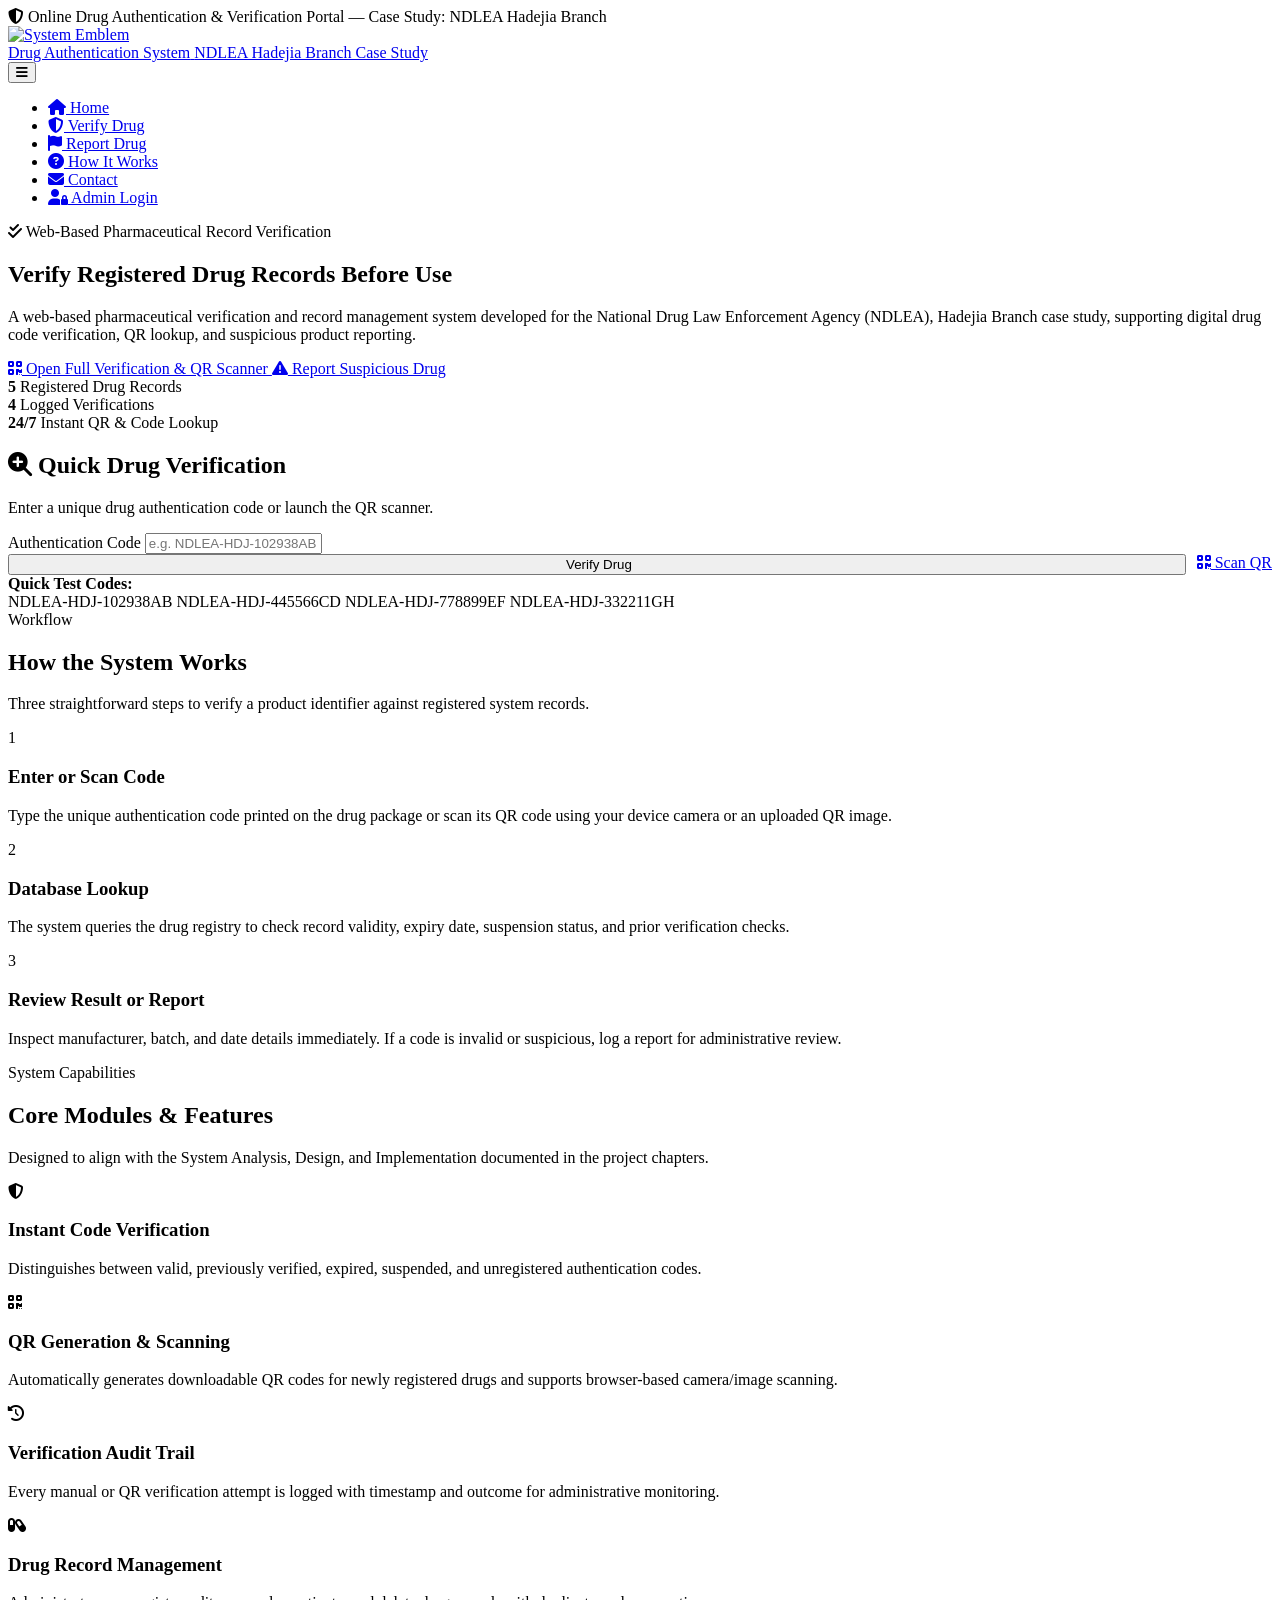
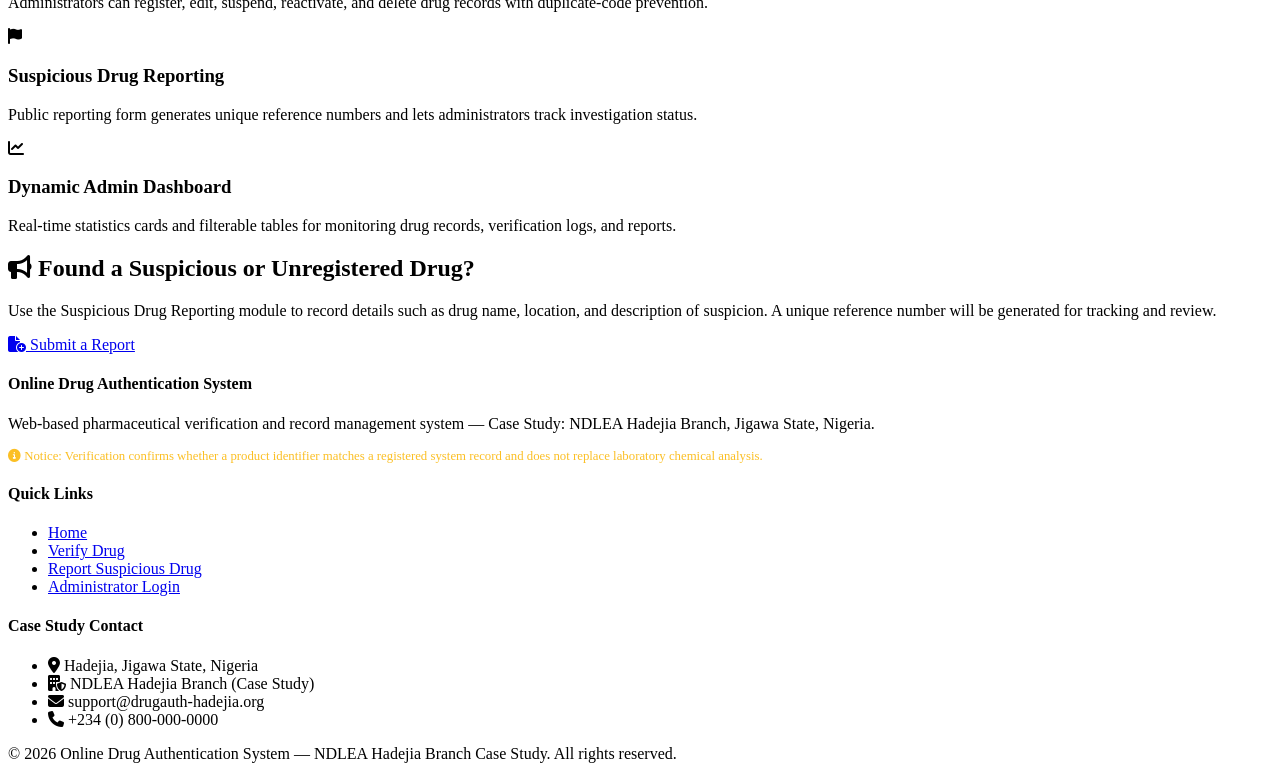
==== index.html @ 97680405 "Add files via upload" ====
<!DOCTYPE html>
<html lang="en">
<head>
  <meta charset="UTF-8">
  <meta name="viewport" content="width=device-width, initial-scale=1.0">
  <title>Online Drug Authentication System | NDLEA Hadejia Branch</title>
  <link rel="icon" type="image/svg+xml" href="assets/icons/emblem.svg">
  <link rel="preconnect" href="https://fonts.googleapis.com">
  <link rel="preconnect" href="https://fonts.gstatic.com" crossorigin>
  <link href="https://fonts.googleapis.com/css2?family=Inter:wght@400;500;600;700;800&display=swap" rel="stylesheet">
  <link rel="stylesheet" href="https://cdnjs.cloudflare.com/ajax/libs/font-awesome/6.5.1/css/all.min.css">
  <link rel="stylesheet" href="css/style.css">
</head>
<body>
  <!-- Top System Bar -->
  <div class="top-notice">
    <i class="fa-solid fa-shield-halved"></i>
    Online Drug Authentication &amp; Verification Portal &mdash; Case Study: NDLEA Hadejia Branch
  </div>

  <!-- Navigation -->
  <header class="navbar">
    <div class="container nav-inner">
      <a href="index.html" class="brand">
        <img src="assets/icons/emblem.svg" alt="System Emblem">
        <div class="brand-text">
          <span class="brand-title">Drug Authentication System</span>
          <span class="brand-subtitle">NDLEA Hadejia Branch Case Study</span>
        </div>
      </a>

      <button type="button" class="nav-toggle" id="nav-toggle" aria-label="Toggle Navigation">
        <i class="fa-solid fa-bars"></i>
      </button>

      <ul class="nav-links" id="nav-links">
        <li><a href="index.html" class="active"><i class="fa-solid fa-house"></i> Home</a></li>
        <li><a href="verify.html"><i class="fa-solid fa-shield-halved"></i> Verify Drug</a></li>
        <li><a href="report.html"><i class="fa-solid fa-flag"></i> Report Drug</a></li>
        <li><a href="#how-it-works"><i class="fa-solid fa-circle-question"></i> How It Works</a></li>
        <li><a href="#contact"><i class="fa-solid fa-envelope"></i> Contact</a></li>
        <li><a href="login.html" class="nav-admin-btn"><i class="fa-solid fa-user-lock"></i> Admin Login</a></li>
      </ul>
    </div>
  </header>

  <!-- Hero Section -->
  <section class="hero">
    <div class="container hero-grid">
      <div>
        <div class="hero-badge">
          <i class="fa-solid fa-check-double"></i>
          <span>Web-Based Pharmaceutical Record Verification</span>
        </div>
        <h1>Verify Registered Drug Records Before Use</h1>
        <p>
          A web-based pharmaceutical verification and record management system developed for the National Drug Law Enforcement Agency (NDLEA), Hadejia Branch case study, supporting digital drug code verification, QR lookup, and suspicious product reporting.
        </p>
        <div class="hero-actions">
          <a href="verify.html" class="btn btn-accent btn-lg">
            <i class="fa-solid fa-qrcode"></i> Open Full Verification &amp; QR Scanner
          </a>
          <a href="report.html" class="btn btn-outline-white btn-lg">
            <i class="fa-solid fa-triangle-exclamation"></i> Report Suspicious Drug
          </a>
        </div>
        <div class="hero-stats">
          <div class="hero-stat">
            <strong id="hero-stat-drugs">5</strong>
            <span>Registered Drug Records</span>
          </div>
          <div class="hero-stat">
            <strong id="hero-stat-verifications">4</strong>
            <span>Logged Verifications</span>
          </div>
          <div class="hero-stat">
            <strong>24/7</strong>
            <span>Instant QR &amp; Code Lookup</span>
          </div>
        </div>
      </div>

      <!-- Quick Drug Authentication Card -->
      <div class="hero-verify-card">
        <h2><i class="fa-solid fa-magnifying-glass-plus" style="color: var(--primary);"></i> Quick Drug Verification</h2>
        <p class="sub">Enter a unique drug authentication code or launch the QR scanner.</p>

        <form id="hero-verify-form">
          <div class="form-group">
            <label for="hero-auth-code">Authentication Code</label>
            <input
              type="text"
              id="hero-auth-code"
              class="form-control"
              placeholder="e.g. NDLEA-HDJ-102938AB"
              autocomplete="off"
              required
            >
          </div>
          <div style="display: flex; gap: 0.65rem; flex-wrap: wrap;">
            <button type="submit" class="btn btn-primary" style="flex: 1;">
              <i class="fa-solid fa-shield-check"></i> Verify Drug
            </button>
            <a href="verify.html#qr-scanner" class="btn btn-outline">
              <i class="fa-solid fa-qrcode"></i> Scan QR
            </a>
          </div>
        </form>

        <div class="sample-codes-hint">
          <strong>Quick Test Codes:</strong><br>
          <span class="code-chip" data-sample-code="NDLEA-HDJ-102938AB">NDLEA-HDJ-102938AB</span>
          <span class="code-chip" data-sample-code="NDLEA-HDJ-445566CD">NDLEA-HDJ-445566CD</span>
          <span class="code-chip" data-sample-code="NDLEA-HDJ-778899EF">NDLEA-HDJ-778899EF</span>
          <span class="code-chip" data-sample-code="NDLEA-HDJ-332211GH">NDLEA-HDJ-332211GH</span>
        </div>
      </div>
    </div>
  </section>

  <!-- How It Works Section -->
  <section class="section section-white" id="how-it-works">
    <div class="container">
      <div class="section-header">
        <span class="section-tag">Workflow</span>
        <h2>How the System Works</h2>
        <p>Three straightforward steps to verify a product identifier against registered system records.</p>
      </div>

      <div class="grid-3">
        <div class="card step-card">
          <div class="step-number">1</div>
          <h3>Enter or Scan Code</h3>
          <p>Type the unique authentication code printed on the drug package or scan its QR code using your device camera or an uploaded QR image.</p>
        </div>
        <div class="card step-card">
          <div class="step-number">2</div>
          <h3>Database Lookup</h3>
          <p>The system queries the drug registry to check record validity, expiry date, suspension status, and prior verification checks.</p>
        </div>
        <div class="card step-card">
          <div class="step-number">3</div>
          <h3>Review Result or Report</h3>
          <p>Inspect manufacturer, batch, and date details immediately. If a code is invalid or suspicious, log a report for administrative review.</p>
        </div>
      </div>
    </div>
  </section>

  <!-- Features Section -->
  <section class="section" id="features">
    <div class="container">
      <div class="section-header">
        <span class="section-tag">System Capabilities</span>
        <h2>Core Modules &amp; Features</h2>
        <p>Designed to align with the System Analysis, Design, and Implementation documented in the project chapters.</p>
      </div>

      <div class="grid-3">
        <div class="card feature-card">
          <div class="feature-icon"><i class="fa-solid fa-shield-halved"></i></div>
          <h3>Instant Code Verification</h3>
          <p>Distinguishes between valid, previously verified, expired, suspended, and unregistered authentication codes.</p>
        </div>
        <div class="card feature-card">
          <div class="feature-icon"><i class="fa-solid fa-qrcode"></i></div>
          <h3>QR Generation &amp; Scanning</h3>
          <p>Automatically generates downloadable QR codes for newly registered drugs and supports browser-based camera/image scanning.</p>
        </div>
        <div class="card feature-card">
          <div class="feature-icon"><i class="fa-solid fa-clock-rotate-left"></i></div>
          <h3>Verification Audit Trail</h3>
          <p>Every manual or QR verification attempt is logged with timestamp and outcome for administrative monitoring.</p>
        </div>
        <div class="card feature-card">
          <div class="feature-icon"><i class="fa-solid fa-capsules"></i></div>
          <h3>Drug Record Management</h3>
          <p>Administrators can register, edit, suspend, reactivate, and delete drug records with duplicate-code prevention.</p>
        </div>
        <div class="card feature-card">
          <div class="feature-icon"><i class="fa-solid fa-flag"></i></div>
          <h3>Suspicious Drug Reporting</h3>
          <p>Public reporting form generates unique reference numbers and lets administrators track investigation status.</p>
        </div>
        <div class="card feature-card">
          <div class="feature-icon"><i class="fa-solid fa-chart-line"></i></div>
          <h3>Dynamic Admin Dashboard</h3>
          <p>Real-time statistics cards and filterable tables for monitoring drug records, verification logs, and reports.</p>
        </div>
      </div>
    </div>
  </section>

  <!-- Suspicious Drug Reporting Section -->
  <section class="section section-white" id="report-section">
    <div class="container">
      <div class="report-banner">
        <div>
          <h2><i class="fa-solid fa-bullhorn"></i> Found a Suspicious or Unregistered Drug?</h2>
          <p>
            Use the Suspicious Drug Reporting module to record details such as drug name, location, and description of suspicion. A unique reference number will be generated for tracking and review.
          </p>
        </div>
        <a href="report.html" class="btn btn-accent btn-lg" style="white-space: nowrap;">
          <i class="fa-solid fa-file-circle-plus"></i> Submit a Report
        </a>
      </div>
    </div>
  </section>

  <!-- Contact & Footer -->
  <footer class="footer" id="contact">
    <div class="container">
      <div class="footer-grid">
        <div>
          <h4>Online Drug Authentication System</h4>
          <p>
            Web-based pharmaceutical verification and record management system &mdash; Case Study: NDLEA Hadejia Branch, Jigawa State, Nigeria.
          </p>
          <p style="font-size: 0.8rem; color: #fbbf24; margin-top: 0.6rem;">
            <i class="fa-solid fa-circle-info"></i> Notice: Verification confirms whether a product identifier matches a registered system record and does not replace laboratory chemical analysis.
          </p>
        </div>

        <div>
          <h4>Quick Links</h4>
          <ul>
            <li><a href="index.html">Home</a></li>
            <li><a href="verify.html">Verify Drug</a></li>
            <li><a href="report.html">Report Suspicious Drug</a></li>
            <li><a href="login.html">Administrator Login</a></li>
          </ul>
        </div>

        <div>
          <h4>Case Study Contact</h4>
          <ul>
            <li><i class="fa-solid fa-location-dot"></i> Hadejia, Jigawa State, Nigeria</li>
            <li><i class="fa-solid fa-building-shield"></i> NDLEA Hadejia Branch (Case Study)</li>
            <li><i class="fa-solid fa-envelope"></i> support@drugauth-hadejia.org</li>
            <li><i class="fa-solid fa-phone"></i> +234 (0) 800-000-0000</li>
          </ul>
        </div>
      </div>

      <div class="footer-bottom">
        <span>&copy; 2026 Online Drug Authentication System &mdash; NDLEA Hadejia Branch Case Study.</span>
        <span>All rights reserved.</span>
      </div>
    </div>
  </footer>

  <script src="js/storage.js"></script>
  <script src="js/main.js"></script>
</body>
</html>
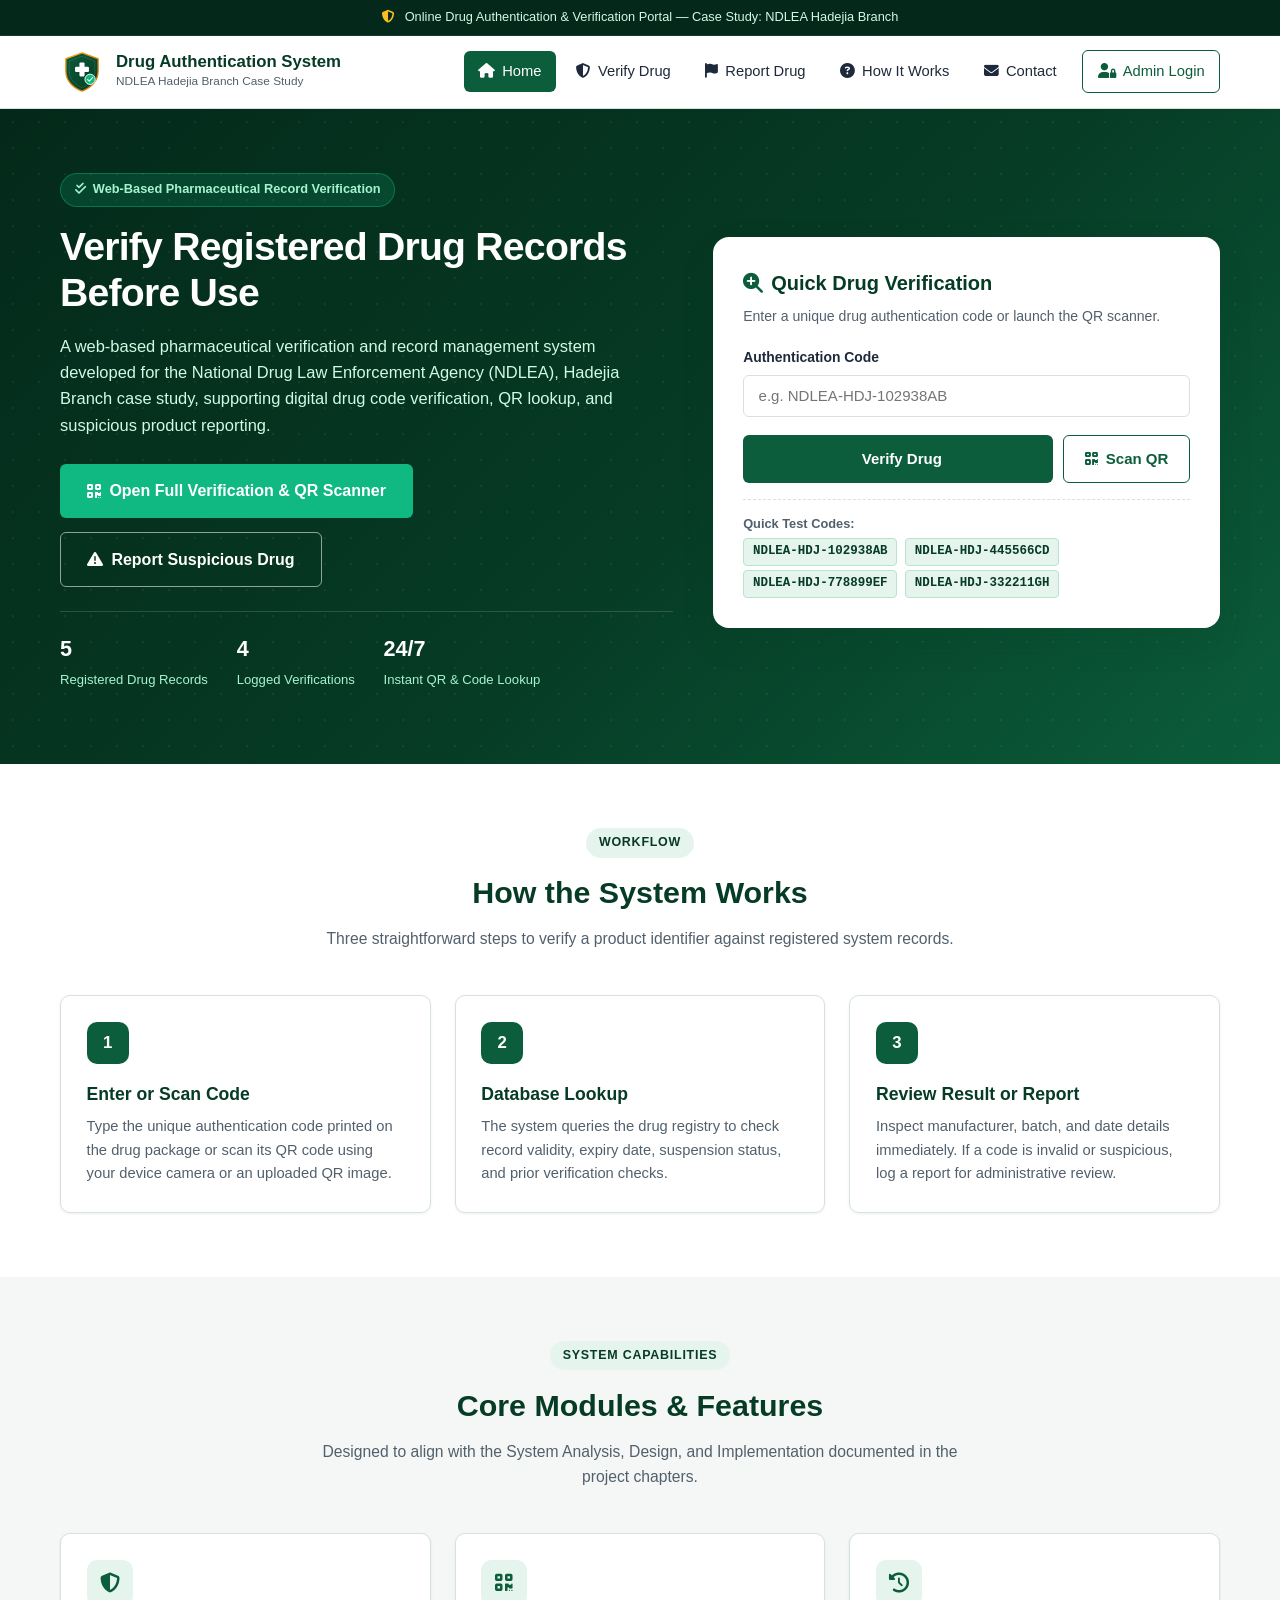
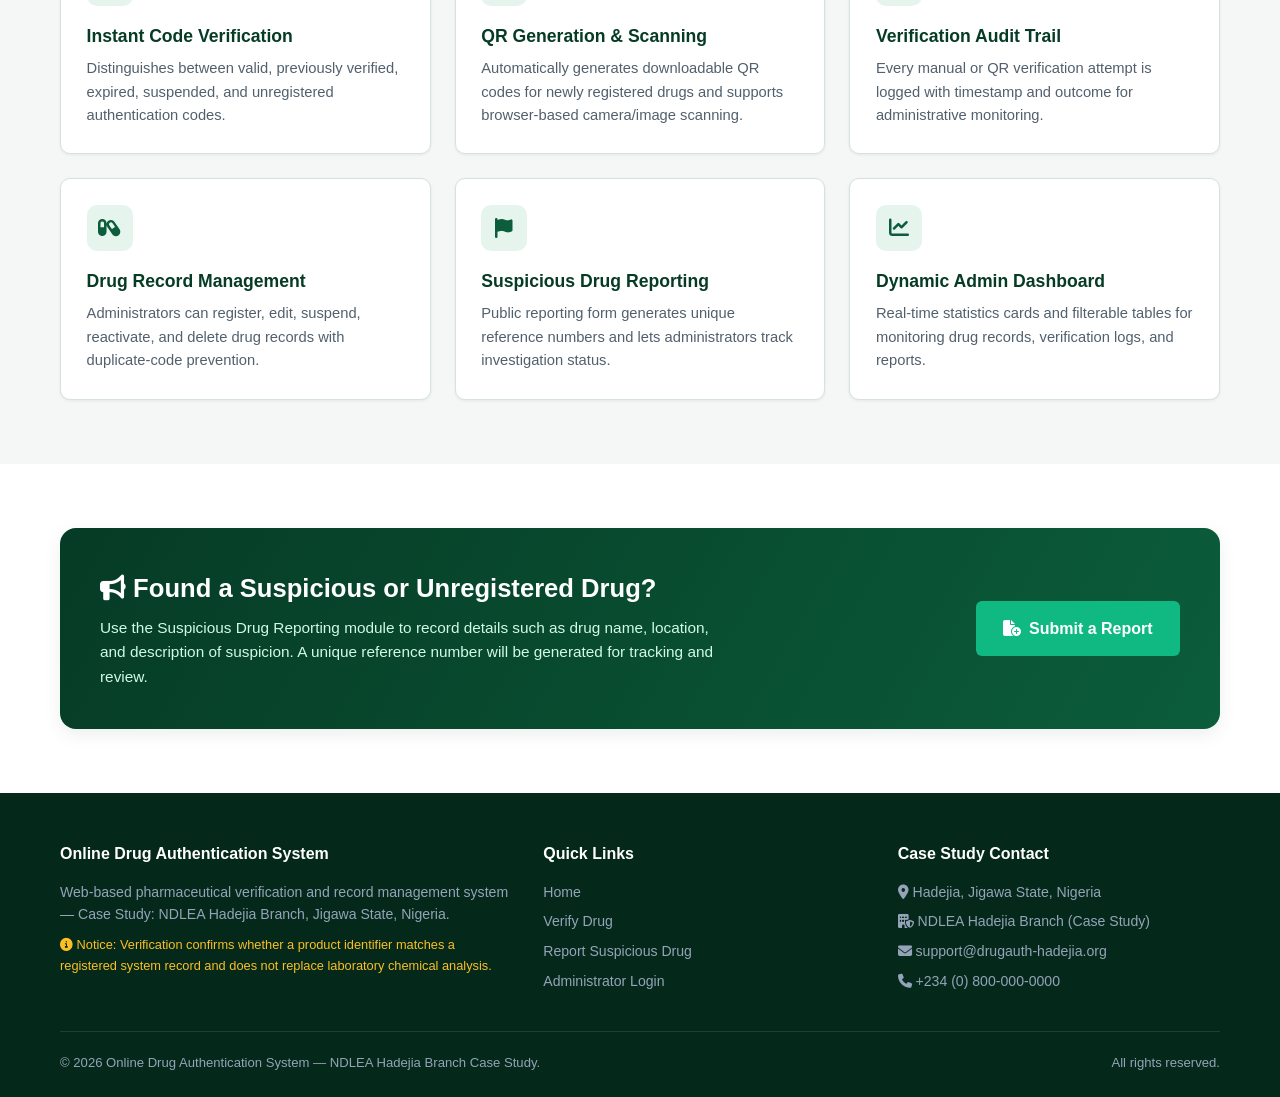
==== commit a45d99a2: "Add files via upload" ====
--- a/index.html
+++ b/index.html
@@ -1,15 +1,15 @@
-<!DOCTYPE html>
+﻿<!DOCTYPE html>
 <html lang="en">
 <head>
   <meta charset="UTF-8">
   <meta name="viewport" content="width=device-width, initial-scale=1.0">
   <title>Online Drug Authentication System | NDLEA Hadejia Branch</title>
-  <link rel="icon" type="image/svg+xml" href="assets/icons/emblem.svg">
+  <link rel="icon" type="image/svg+xml" href="emblem.svg">
   <link rel="preconnect" href="https://fonts.googleapis.com">
   <link rel="preconnect" href="https://fonts.gstatic.com" crossorigin>
   <link href="https://fonts.googleapis.com/css2?family=Inter:wght@400;500;600;700;800&display=swap" rel="stylesheet">
   <link rel="stylesheet" href="https://cdnjs.cloudflare.com/ajax/libs/font-awesome/6.5.1/css/all.min.css">
-  <link rel="stylesheet" href="css/style.css">
+  <link rel="stylesheet" href="style.css">
 </head>
 <body>
   <!-- Top System Bar -->
@@ -22,7 +22,7 @@
   <header class="navbar">
     <div class="container nav-inner">
       <a href="index.html" class="brand">
-        <img src="assets/icons/emblem.svg" alt="System Emblem">
+        <img src="emblem.svg" alt="System Emblem">
         <div class="brand-text">
           <span class="brand-title">Drug Authentication System</span>
           <span class="brand-subtitle">NDLEA Hadejia Branch Case Study</span>
@@ -250,8 +250,9 @@
     </div>
   </footer>
 
-  <script src="js/storage.js"></script>
-  <script src="js/main.js"></script>
+  <script src="storage.js"></script>
+  <script src="main.js"></script>
 </body>
 </html>
 
+
--- a/style.css
+++ b/style.css
@@ -0,0 +1,1103 @@
+/* ==========================================================================
+   Online Drug Authentication System - NDLEA Hadejia Branch (Academic Prototype)
+   Main Stylesheet (Public Pages & Shared Components)
+   ========================================================================== */
+
+:root {
+  --primary: #0b5d3b;
+  --primary-dark: #063b25;
+  --primary-darker: #04291a;
+  --primary-light: #e6f4ee;
+  --accent: #10b981;
+  --accent-hover: #059669;
+  --gold: #d97706;
+  --gold-light: #fef3c7;
+
+  --bg-body: #f4f7f5;
+  --bg-white: #ffffff;
+  --bg-muted: #eef3f0;
+
+  --text-main: #1e293b;
+  --text-muted: #52606d;
+  --text-light: #94a3b8;
+
+  --border: #d8e2dc;
+  --border-light: #e9efec;
+
+  --success: #059669;
+  --success-bg: #d1fae5;
+  --warning: #d97706;
+  --warning-bg: #fef3c7;
+  --danger: #dc2626;
+  --danger-bg: #fee2e2;
+  --info: #0284c7;
+  --info-bg: #e0f2fe;
+
+  --shadow-sm: 0 1px 3px rgba(6, 59, 37, 0.08);
+  --shadow-md: 0 6px 18px rgba(6, 59, 37, 0.08);
+  --shadow-lg: 0 14px 34px rgba(6, 59, 37, 0.12);
+
+  --radius-sm: 6px;
+  --radius-md: 10px;
+  --radius-lg: 16px;
+  --transition: all 0.22s ease;
+}
+
+*,
+*::before,
+*::after {
+  box-sizing: border-box;
+  margin: 0;
+  padding: 0;
+}
+
+html {
+  scroll-behavior: smooth;
+}
+
+body {
+  font-family: "Inter", -apple-system, BlinkMacSystemFont, "Segoe UI", Roboto, sans-serif;
+  background-color: var(--bg-body);
+  color: var(--text-main);
+  line-height: 1.6;
+  min-height: 100vh;
+  display: flex;
+  flex-direction: column;
+}
+
+a {
+  color: inherit;
+  text-decoration: none;
+}
+
+img {
+  max-width: 100%;
+  display: block;
+}
+
+.container {
+  width: 100%;
+  max-width: 1200px;
+  margin: 0 auto;
+  padding: 0 1.25rem;
+}
+
+/* ==========================================================================
+   Top Prototype Notice Bar
+   ========================================================================== */
+.top-notice {
+  background: var(--primary-darker);
+  color: #d1fae5;
+  font-size: 0.8rem;
+  padding: 0.45rem 1rem;
+  text-align: center;
+  border-bottom: 1px solid rgba(255, 255, 255, 0.08);
+}
+
+.top-notice i {
+  color: #fbbf24;
+  margin-right: 0.4rem;
+}
+
+/* ==========================================================================
+   Navigation Bar
+   ========================================================================== */
+.navbar {
+  background: var(--bg-white);
+  border-bottom: 1px solid var(--border);
+  position: sticky;
+  top: 0;
+  z-index: 1000;
+  box-shadow: var(--shadow-sm);
+}
+
+.nav-inner {
+  display: flex;
+  align-items: center;
+  justify-content: space-between;
+  height: 72px;
+  gap: 1rem;
+}
+
+.brand {
+  display: flex;
+  align-items: center;
+  gap: 0.75rem;
+}
+
+.brand img {
+  width: 44px;
+  height: 44px;
+  flex-shrink: 0;
+}
+
+.brand-text {
+  display: flex;
+  flex-direction: column;
+}
+
+.brand-title {
+  font-size: 1.05rem;
+  font-weight: 700;
+  color: var(--primary-dark);
+  line-height: 1.2;
+}
+
+.brand-subtitle {
+  font-size: 0.74rem;
+  color: var(--text-muted);
+  font-weight: 500;
+}
+
+.nav-links {
+  display: flex;
+  align-items: center;
+  gap: 0.35rem;
+  list-style: none;
+}
+
+.nav-links a {
+  padding: 0.55rem 0.9rem;
+  border-radius: var(--radius-sm);
+  font-size: 0.92rem;
+  font-weight: 500;
+  color: var(--text-main);
+  transition: var(--transition);
+  display: inline-flex;
+  align-items: center;
+  gap: 0.45rem;
+}
+
+.nav-links a:hover {
+  background: var(--primary-light);
+  color: var(--primary-dark);
+}
+
+.nav-links a.active {
+  background: var(--primary);
+  color: #ffffff;
+}
+
+.nav-links a.nav-admin-btn {
+  border: 1px solid var(--primary);
+  color: var(--primary);
+  margin-left: 0.35rem;
+}
+
+.nav-links a.nav-admin-btn:hover,
+.nav-links a.nav-admin-btn.active {
+  background: var(--primary-dark);
+  color: #ffffff;
+  border-color: var(--primary-dark);
+}
+
+.nav-toggle {
+  display: none;
+  background: none;
+  border: 1px solid var(--border);
+  border-radius: var(--radius-sm);
+  padding: 0.5rem 0.7rem;
+  font-size: 1.15rem;
+  color: var(--primary-dark);
+  cursor: pointer;
+}
+
+/* ==========================================================================
+   Buttons
+   ========================================================================== */
+.btn {
+  display: inline-flex;
+  align-items: center;
+  justify-content: center;
+  gap: 0.5rem;
+  padding: 0.7rem 1.3rem;
+  border-radius: var(--radius-sm);
+  font-size: 0.94rem;
+  font-weight: 600;
+  border: 1px solid transparent;
+  cursor: pointer;
+  transition: var(--transition);
+  font-family: inherit;
+}
+
+.btn:disabled {
+  opacity: 0.6;
+  cursor: not-allowed;
+}
+
+.btn-primary {
+  background: var(--primary);
+  color: #ffffff;
+}
+
+.btn-primary:hover:not(:disabled) {
+  background: var(--primary-dark);
+  transform: translateY(-1px);
+  box-shadow: var(--shadow-sm);
+}
+
+.btn-accent {
+  background: var(--accent);
+  color: #ffffff;
+}
+
+.btn-accent:hover:not(:disabled) {
+  background: var(--accent-hover);
+}
+
+.btn-outline {
+  background: transparent;
+  border-color: var(--primary);
+  color: var(--primary);
+}
+
+.btn-outline:hover:not(:disabled) {
+  background: var(--primary-light);
+}
+
+.btn-outline-white {
+  background: transparent;
+  border-color: rgba(255, 255, 255, 0.55);
+  color: #ffffff;
+}
+
+.btn-outline-white:hover:not(:disabled) {
+  background: rgba(255, 255, 255, 0.12);
+  border-color: #ffffff;
+}
+
+.btn-danger {
+  background: var(--danger);
+  color: #ffffff;
+}
+
+.btn-danger:hover:not(:disabled) {
+  background: #b91c1c;
+}
+
+.btn-warning {
+  background: var(--warning);
+  color: #ffffff;
+}
+
+.btn-warning:hover:not(:disabled) {
+  background: #b45309;
+}
+
+.btn-secondary {
+  background: var(--bg-muted);
+  color: var(--text-main);
+  border-color: var(--border);
+}
+
+.btn-secondary:hover:not(:disabled) {
+  background: #e2ebe6;
+}
+
+.btn-sm {
+  padding: 0.42rem 0.8rem;
+  font-size: 0.82rem;
+}
+
+.btn-lg {
+  padding: 0.85rem 1.65rem;
+  font-size: 1rem;
+}
+
+/* ==========================================================================
+   Hero Section
+   ========================================================================== */
+.hero {
+  background: linear-gradient(135deg, var(--primary-darker) 0%, var(--primary-dark) 55%, var(--primary) 100%);
+  color: #ffffff;
+  padding: 4rem 0 4.5rem;
+  position: relative;
+  overflow: hidden;
+}
+
+.hero::after {
+  content: "";
+  position: absolute;
+  inset: 0;
+  background-image: radial-gradient(rgba(255, 255, 255, 0.06) 1px, transparent 1px);
+  background-size: 26px 26px;
+  pointer-events: none;
+}
+
+.hero-grid {
+  position: relative;
+  z-index: 1;
+  display: grid;
+  grid-template-columns: 1.15fr 0.95fr;
+  gap: 2.5rem;
+  align-items: center;
+}
+
+.hero-badge {
+  display: inline-flex;
+  align-items: center;
+  gap: 0.45rem;
+  background: rgba(16, 185, 129, 0.18);
+  border: 1px solid rgba(16, 185, 129, 0.4);
+  color: #a7f3d0;
+  padding: 0.35rem 0.85rem;
+  border-radius: 999px;
+  font-size: 0.8rem;
+  font-weight: 600;
+  margin-bottom: 1.1rem;
+}
+
+.hero h1 {
+  font-size: 2.45rem;
+  line-height: 1.18;
+  font-weight: 800;
+  margin-bottom: 1rem;
+  letter-spacing: -0.02em;
+}
+
+.hero p {
+  font-size: 1.03rem;
+  color: #d1fae5;
+  margin-bottom: 1.6rem;
+  max-width: 580px;
+}
+
+.hero-actions {
+  display: flex;
+  flex-wrap: wrap;
+  gap: 0.85rem;
+  margin-bottom: 1.5rem;
+}
+
+.hero-stats {
+  display: flex;
+  flex-wrap: wrap;
+  gap: 1.8rem;
+  padding-top: 1.25rem;
+  border-top: 1px solid rgba(255, 255, 255, 0.15);
+}
+
+.hero-stat strong {
+  display: block;
+  font-size: 1.35rem;
+  color: #ffffff;
+}
+
+.hero-stat span {
+  font-size: 0.82rem;
+  color: #a7f3d0;
+}
+
+/* Quick Verify Card in Hero */
+.hero-verify-card {
+  background: var(--bg-white);
+  color: var(--text-main);
+  border-radius: var(--radius-lg);
+  padding: 1.8rem;
+  box-shadow: var(--shadow-lg);
+  border: 1px solid rgba(255, 255, 255, 0.2);
+}
+
+.hero-verify-card h2 {
+  font-size: 1.25rem;
+  color: var(--primary-dark);
+  margin-bottom: 0.35rem;
+  display: flex;
+  align-items: center;
+  gap: 0.5rem;
+}
+
+.hero-verify-card .sub {
+  font-size: 0.88rem;
+  color: var(--text-muted);
+  margin-bottom: 1.2rem;
+}
+
+.sample-codes-hint {
+  margin-top: 1rem;
+  padding-top: 0.9rem;
+  border-top: 1px dashed var(--border);
+  font-size: 0.8rem;
+  color: var(--text-muted);
+}
+
+.code-chip {
+  display: inline-block;
+  background: var(--primary-light);
+  color: var(--primary-dark);
+  padding: 0.2rem 0.55rem;
+  border-radius: 4px;
+  font-family: ui-monospace, SFMono-Regular, Menlo, monospace;
+  font-size: 0.78rem;
+  font-weight: 600;
+  margin: 0.2rem 0.25rem 0 0;
+  cursor: pointer;
+  border: 1px solid #b7e4cf;
+  transition: var(--transition);
+}
+
+.code-chip:hover {
+  background: var(--primary);
+  color: #ffffff;
+}
+
+/* ==========================================================================
+   Sections & Cards
+   ========================================================================== */
+.section {
+  padding: 4rem 0;
+}
+
+.section-white {
+  background: var(--bg-white);
+}
+
+.section-header {
+  text-align: center;
+  max-width: 680px;
+  margin: 0 auto 2.75rem;
+}
+
+.section-tag {
+  display: inline-block;
+  background: var(--primary-light);
+  color: var(--primary-dark);
+  font-size: 0.78rem;
+  font-weight: 700;
+  text-transform: uppercase;
+  letter-spacing: 0.06em;
+  padding: 0.3rem 0.8rem;
+  border-radius: 999px;
+  margin-bottom: 0.65rem;
+}
+
+.section-header h2 {
+  font-size: 1.9rem;
+  color: var(--primary-dark);
+  margin-bottom: 0.6rem;
+}
+
+.section-header p {
+  color: var(--text-muted);
+  font-size: 0.98rem;
+}
+
+.grid-3 {
+  display: grid;
+  grid-template-columns: repeat(3, 1fr);
+  gap: 1.5rem;
+}
+
+.grid-2 {
+  display: grid;
+  grid-template-columns: repeat(2, 1fr);
+  gap: 1.5rem;
+}
+
+.card {
+  background: var(--bg-white);
+  border: 1px solid var(--border);
+  border-radius: var(--radius-md);
+  padding: 1.6rem;
+  box-shadow: var(--shadow-sm);
+  transition: var(--transition);
+}
+
+.card:hover {
+  box-shadow: var(--shadow-md);
+}
+
+.step-card {
+  position: relative;
+  text-align: left;
+}
+
+.step-number {
+  width: 42px;
+  height: 42px;
+  border-radius: 10px;
+  background: var(--primary);
+  color: #ffffff;
+  display: inline-flex;
+  align-items: center;
+  justify-content: center;
+  font-weight: 700;
+  font-size: 1.05rem;
+  margin-bottom: 1rem;
+}
+
+.step-card h3,
+.feature-card h3 {
+  font-size: 1.1rem;
+  color: var(--primary-dark);
+  margin-bottom: 0.45rem;
+}
+
+.step-card p,
+.feature-card p {
+  font-size: 0.92rem;
+  color: var(--text-muted);
+}
+
+.feature-icon {
+  width: 46px;
+  height: 46px;
+  border-radius: 10px;
+  background: var(--primary-light);
+  color: var(--primary);
+  display: inline-flex;
+  align-items: center;
+  justify-content: center;
+  font-size: 1.25rem;
+  margin-bottom: 1rem;
+}
+
+/* Report CTA Banner */
+.report-banner {
+  background: linear-gradient(120deg, var(--primary-dark), var(--primary));
+  color: #ffffff;
+  border-radius: var(--radius-lg);
+  padding: 2.5rem;
+  display: flex;
+  align-items: center;
+  justify-content: space-between;
+  gap: 2rem;
+  box-shadow: var(--shadow-md);
+}
+
+.report-banner h2 {
+  font-size: 1.6rem;
+  margin-bottom: 0.45rem;
+}
+
+.report-banner p {
+  color: #d1fae5;
+  max-width: 620px;
+  font-size: 0.96rem;
+}
+
+/* ==========================================================================
+   Forms & Inputs
+   ========================================================================== */
+.form-group {
+  margin-bottom: 1.1rem;
+}
+
+.form-group label {
+  display: block;
+  font-size: 0.87rem;
+  font-weight: 600;
+  color: var(--text-main);
+  margin-bottom: 0.4rem;
+}
+
+.form-control {
+  width: 100%;
+  padding: 0.72rem 0.9rem;
+  border: 1px solid var(--border);
+  border-radius: var(--radius-sm);
+  font-size: 0.94rem;
+  font-family: inherit;
+  color: var(--text-main);
+  background: var(--bg-white);
+  transition: var(--transition);
+}
+
+.form-control:focus {
+  outline: none;
+  border-color: var(--primary);
+  box-shadow: 0 0 0 3px rgba(11, 93, 59, 0.14);
+}
+
+textarea.form-control {
+  min-height: 110px;
+  resize: vertical;
+}
+
+.input-with-icon {
+  position: relative;
+}
+
+.input-with-icon .form-control {
+  padding-right: 2.75rem;
+}
+
+.input-icon-btn {
+  position: absolute;
+  right: 0.65rem;
+  top: 50%;
+  transform: translateY(-50%);
+  background: none;
+  border: none;
+  color: var(--text-muted);
+  cursor: pointer;
+  padding: 0.25rem;
+  font-size: 1rem;
+}
+
+.input-icon-btn:hover {
+  color: var(--primary);
+}
+
+.form-row {
+  display: grid;
+  grid-template-columns: repeat(2, 1fr);
+  gap: 1rem;
+}
+
+/* ==========================================================================
+   Alerts & Disclaimers
+   ========================================================================== */
+.alert {
+  padding: 0.9rem 1.1rem;
+  border-radius: var(--radius-sm);
+  font-size: 0.88rem;
+  display: flex;
+  align-items: flex-start;
+  gap: 0.7rem;
+  margin-bottom: 1.15rem;
+  border: 1px solid transparent;
+}
+
+.alert i {
+  margin-top: 0.18rem;
+  flex-shrink: 0;
+}
+
+.alert-info {
+  background: var(--info-bg);
+  color: #075985;
+  border-color: #bae6fd;
+}
+
+.alert-warning {
+  background: var(--warning-bg);
+  color: #92400e;
+  border-color: #fde68a;
+}
+
+.alert-success {
+  background: var(--success-bg);
+  color: #065f46;
+  border-color: #a7f3d0;
+}
+
+.alert-danger {
+  background: var(--danger-bg);
+  color: #991b1b;
+  border-color: #fecaca;
+}
+
+/* ==========================================================================
+   Verification Result Card & QR Scanner
+   ========================================================================== */
+.page-header {
+  background: linear-gradient(135deg, var(--primary-darker), var(--primary));
+  color: #ffffff;
+  padding: 2.5rem 0;
+}
+
+.page-header h1 {
+  font-size: 1.9rem;
+  margin-bottom: 0.35rem;
+}
+
+.page-header p {
+  color: #d1fae5;
+  font-size: 0.95rem;
+}
+
+.verify-layout {
+  display: grid;
+  grid-template-columns: 1fr 1.15fr;
+  gap: 1.8rem;
+  align-items: start;
+}
+
+.qr-scanner-box {
+  margin-top: 1.25rem;
+  padding: 1rem;
+  border: 2px dashed var(--border);
+  border-radius: var(--radius-md);
+  background: var(--bg-body);
+  text-align: center;
+}
+
+#qr-reader {
+  width: 100%;
+  max-width: 360px;
+  margin: 0.75rem auto 0;
+  border-radius: var(--radius-sm);
+  overflow: hidden;
+}
+
+.result-card {
+  background: var(--bg-white);
+  border: 1px solid var(--border);
+  border-radius: var(--radius-md);
+  overflow: hidden;
+  box-shadow: var(--shadow-md);
+  animation: fadeSlideUp 0.25s ease;
+}
+
+.result-banner {
+  padding: 1.25rem 1.5rem;
+  display: flex;
+  align-items: center;
+  gap: 1rem;
+  color: #ffffff;
+}
+
+.result-banner.status-valid {
+  background: linear-gradient(135deg, #059669, #047857);
+}
+
+.result-banner.status-used {
+  background: linear-gradient(135deg, #0284c7, #0369a1);
+}
+
+.result-banner.status-expired,
+.result-banner.status-suspended {
+  background: linear-gradient(135deg, #d97706, #b45309);
+}
+
+.result-banner.status-invalid {
+  background: linear-gradient(135deg, #dc2626, #b91c1c);
+}
+
+.result-banner-icon {
+  width: 48px;
+  height: 48px;
+  border-radius: 50%;
+  background: rgba(255, 255, 255, 0.2);
+  display: flex;
+  align-items: center;
+  justify-content: center;
+  font-size: 1.45rem;
+  flex-shrink: 0;
+}
+
+.result-body {
+  padding: 1.5rem;
+}
+
+.detail-grid {
+  display: grid;
+  grid-template-columns: repeat(2, 1fr);
+  gap: 0.9rem;
+  margin-bottom: 1.25rem;
+}
+
+.detail-item {
+  background: var(--bg-body);
+  padding: 0.75rem 0.9rem;
+  border-radius: var(--radius-sm);
+  border: 1px solid var(--border-light);
+}
+
+.detail-item span {
+  display: block;
+  font-size: 0.75rem;
+  color: var(--text-muted);
+  text-transform: uppercase;
+  letter-spacing: 0.04em;
+  margin-bottom: 0.2rem;
+}
+
+.detail-item strong {
+  font-size: 0.94rem;
+  color: var(--text-main);
+  word-break: break-word;
+}
+
+/* ==========================================================================
+   Badges / Status Pills
+   ========================================================================== */
+.badge {
+  display: inline-flex;
+  align-items: center;
+  gap: 0.3rem;
+  padding: 0.25rem 0.65rem;
+  border-radius: 999px;
+  font-size: 0.76rem;
+  font-weight: 600;
+}
+
+.badge-success {
+  background: var(--success-bg);
+  color: #065f46;
+}
+
+.badge-warning {
+  background: var(--warning-bg);
+  color: #92400e;
+}
+
+.badge-danger {
+  background: var(--danger-bg);
+  color: #991b1b;
+}
+
+.badge-info {
+  background: var(--info-bg);
+  color: #075985;
+}
+
+.badge-neutral {
+  background: #e2e8f0;
+  color: #334155;
+}
+
+/* ==========================================================================
+   Login Page
+   ========================================================================== */
+.login-wrapper {
+  flex: 1;
+  display: flex;
+  align-items: center;
+  justify-content: center;
+  padding: 2.5rem 1rem;
+}
+
+.login-card {
+  width: 100%;
+  max-width: 440px;
+  background: var(--bg-white);
+  border: 1px solid var(--border);
+  border-radius: var(--radius-lg);
+  padding: 2.2rem;
+  box-shadow: var(--shadow-lg);
+}
+
+.login-header {
+  text-align: center;
+  margin-bottom: 1.5rem;
+}
+
+.login-header img {
+  width: 60px;
+  height: 60px;
+  margin: 0 auto 0.75rem;
+}
+
+.login-header h1 {
+  font-size: 1.45rem;
+  color: var(--primary-dark);
+}
+
+.login-header p {
+  font-size: 0.88rem;
+  color: var(--text-muted);
+}
+
+/* ==========================================================================
+   Modals & Toast Notifications
+   ========================================================================== */
+.modal-backdrop {
+  position: fixed;
+  inset: 0;
+  background: rgba(4, 41, 26, 0.55);
+  display: none;
+  align-items: center;
+  justify-content: center;
+  z-index: 2000;
+  padding: 1rem;
+  backdrop-filter: blur(2px);
+}
+
+.modal-backdrop.open {
+  display: flex;
+}
+
+.modal {
+  background: var(--bg-white);
+  border-radius: var(--radius-md);
+  width: 100%;
+  max-width: 560px;
+  max-height: 90vh;
+  overflow-y: auto;
+  box-shadow: var(--shadow-lg);
+  animation: fadeSlideUp 0.2s ease;
+}
+
+.modal-header {
+  padding: 1.15rem 1.4rem;
+  border-bottom: 1px solid var(--border);
+  display: flex;
+  align-items: center;
+  justify-content: space-between;
+}
+
+.modal-header h3 {
+  font-size: 1.1rem;
+  color: var(--primary-dark);
+}
+
+.modal-close {
+  background: none;
+  border: none;
+  font-size: 1.25rem;
+  color: var(--text-muted);
+  cursor: pointer;
+}
+
+.modal-body {
+  padding: 1.4rem;
+}
+
+.modal-footer {
+  padding: 1rem 1.4rem;
+  border-top: 1px solid var(--border);
+  display: flex;
+  justify-content: flex-end;
+  gap: 0.7rem;
+}
+
+.toast-container {
+  position: fixed;
+  bottom: 1.25rem;
+  right: 1.25rem;
+  z-index: 3000;
+  display: flex;
+  flex-direction: column;
+  gap: 0.65rem;
+  max-width: 360px;
+}
+
+.toast {
+  background: var(--primary-darker);
+  color: #ffffff;
+  padding: 0.85rem 1.15rem;
+  border-radius: var(--radius-sm);
+  box-shadow: var(--shadow-lg);
+  display: flex;
+  align-items: center;
+  gap: 0.65rem;
+  font-size: 0.88rem;
+  border-left: 4px solid var(--accent);
+  animation: fadeSlideUp 0.2s ease;
+}
+
+.toast.toast-error {
+  border-left-color: var(--danger);
+}
+
+.toast.toast-warning {
+  border-left-color: var(--gold);
+}
+
+/* ==========================================================================
+   Footer
+   ========================================================================== */
+.footer {
+  margin-top: auto;
+  background: var(--primary-darker);
+  color: #cbd5e1;
+  padding: 3rem 0 1.5rem;
+}
+
+.footer-grid {
+  display: grid;
+  grid-template-columns: 1.4fr 1fr 1fr;
+  gap: 2rem;
+  padding-bottom: 2rem;
+  border-bottom: 1px solid rgba(255, 255, 255, 0.1);
+}
+
+.footer h4 {
+  color: #ffffff;
+  font-size: 1rem;
+  margin-bottom: 0.85rem;
+}
+
+.footer p,
+.footer li {
+  font-size: 0.88rem;
+  color: #94a3b8;
+  margin-bottom: 0.45rem;
+}
+
+.footer ul {
+  list-style: none;
+}
+
+.footer a:hover {
+  color: #a7f3d0;
+}
+
+.footer-bottom {
+  padding-top: 1.25rem;
+  display: flex;
+  flex-wrap: wrap;
+  justify-content: space-between;
+  gap: 0.75rem;
+  font-size: 0.82rem;
+  color: #94a3b8;
+}
+
+@keyframes fadeSlideUp {
+  from {
+    opacity: 0;
+    transform: translateY(10px);
+  }
+  to {
+    opacity: 1;
+    transform: translateY(0);
+  }
+}
+
+/* ==========================================================================
+   Responsive Breakpoints
+   ========================================================================== */
+@media (max-width: 960px) {
+  .hero-grid,
+  .verify-layout,
+  .grid-3,
+  .footer-grid {
+    grid-template-columns: 1fr;
+  }
+
+  .report-banner {
+    flex-direction: column;
+    align-items: flex-start;
+  }
+}
+
+@media (max-width: 768px) {
+  .nav-toggle {
+    display: inline-flex;
+  }
+
+  .nav-links {
+    display: none;
+    position: absolute;
+    top: 72px;
+    left: 0;
+    right: 0;
+    background: var(--bg-white);
+    flex-direction: column;
+    align-items: stretch;
+    padding: 1rem;
+    border-bottom: 1px solid var(--border);
+    box-shadow: var(--shadow-md);
+  }
+
+  .nav-links.open {
+    display: flex;
+  }
+
+  .nav-links a.nav-admin-btn {
+    margin-left: 0;
+  }
+
+  .hero h1 {
+    font-size: 1.9rem;
+  }
+
+  .form-row,
+  .grid-2,
+  .detail-grid {
+    grid-template-columns: 1fr;
+  }
+}
+
